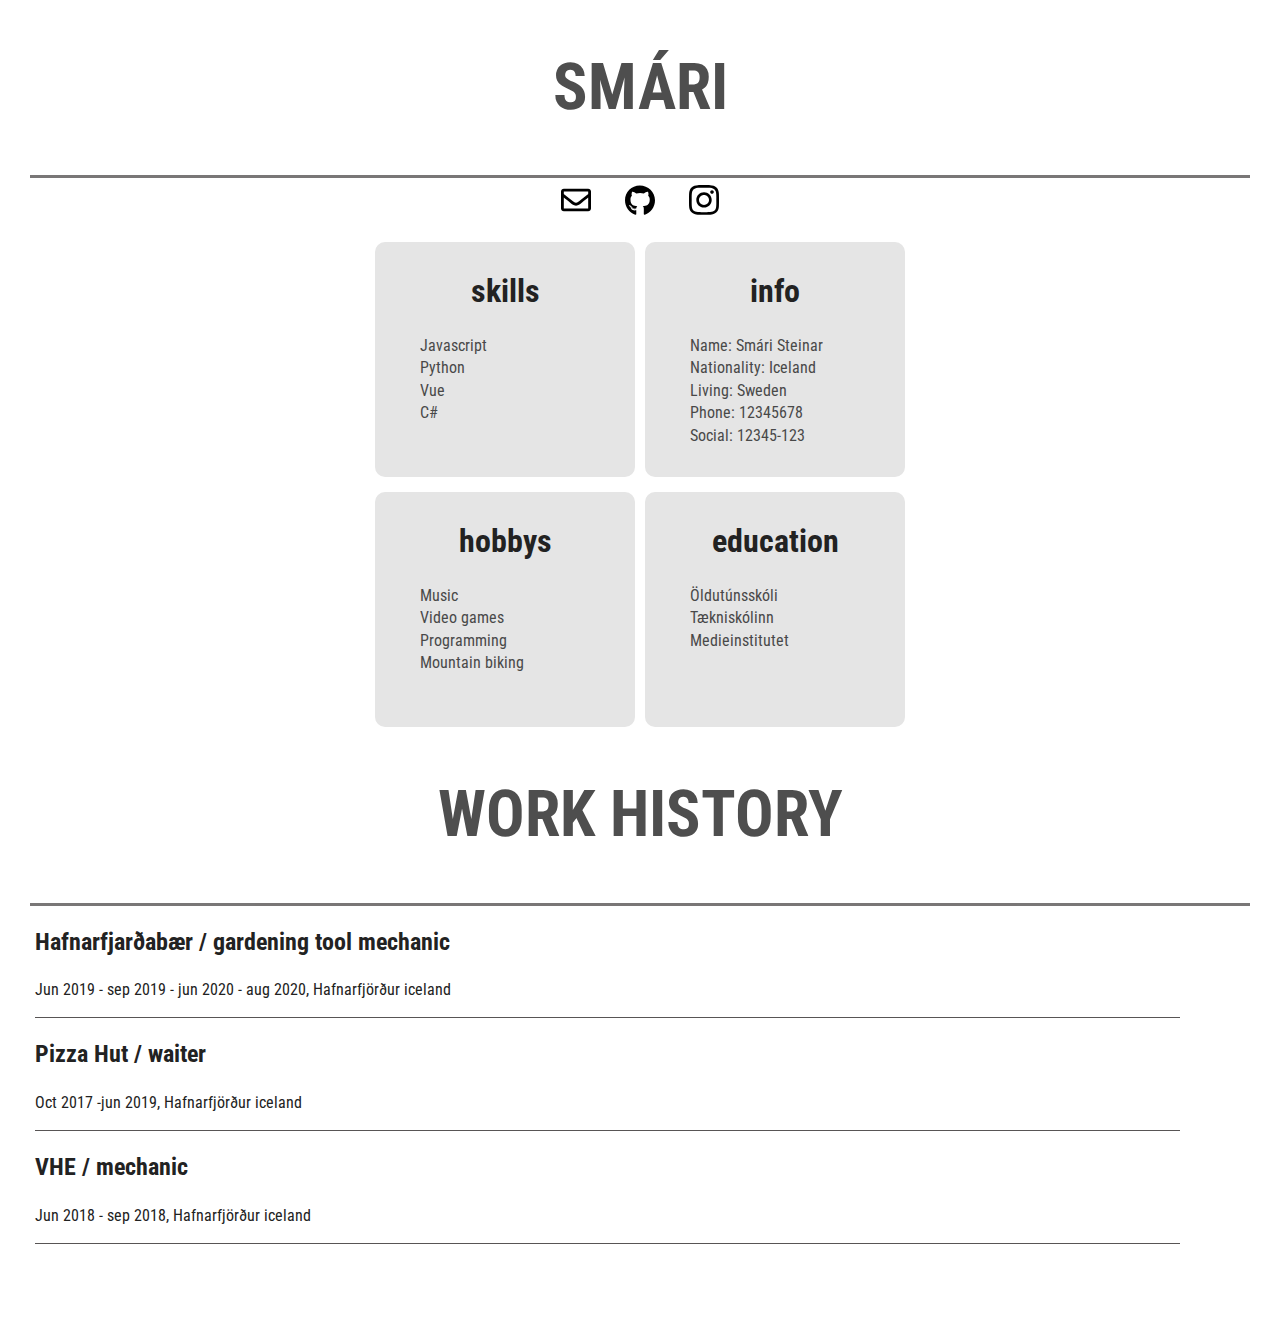
==== docs/index.html @ 532487d3 "docs fix" ====
<!doctype html>
<html class="no-js" lang="en">

<head>
  <meta charset="utf-8">
  <title>Smári steinar</title>
  <meta name="description" content="">
  <meta name="viewport" content="width=device-width, initial-scale=1">

  <meta property="og:title" content="">
  <meta property="og:type" content="">
  <meta property="og:url" content="">
  <meta property="og:image" content="">

  <link rel="manifest" href="site.webmanifest">
  <link rel="apple-touch-icon" href="icon.png">
  <!-- Place favicon.ico in the root directory -->

  <link rel="stylesheet" href="css/normalize.css">
  <link rel="stylesheet" href="css/main.css">
  <link rel="stylesheet" href="css/style.css">

  <meta name="theme-color" content="#fafafa">
</head>

<body>
  <div class="main-body">
    <div class="head">
      <h1>SMÁRI</h1>
    </div>
    <div class="icon-links">
      <a href=""> <img src="img/svg-icons/envelope-regular.svg" id="mail" class="icon" alt=""></a>
      <a href=""> <img src="img/svg-icons/github-brands.svg" alt="" id="github" class="icon"></a>
      <a href=""> <img src="img/svg-icons/instagram-brands.svg" alt="" id="instagram" class="icon"></a>
    </div>
    <div class="cards">
      <div class="card" id="card-1">
        <h1>skills</h1>
        <ul>
          <li>Javascript</li>
          <li>Python</li>
          <li>Vue</li>
          <li>C#</li>
        </ul>
      </div>
      <div class="card" id="card-2">
        <h1>info</h1>
        <ul>
          <li>Name: Smári Steinar</li>
          <li>Nationality: Iceland</li>
          <li>Living: Sweden</li>
          <li>Phone: 12345678</li>
          <li>Social: 12345-123</li>
        </ul>
      </div>
      <div class="card" id="card-3">
        <h1>hobbys</h1>
        <ul>
          <li>Music</li>
          <li>Video games</li>
          <li>Programming</li>
          <li>Mountain biking</li>
        </ul>
      </div>
      <div class="card" id="card-4">
        <h1>education</h1>
        <ul>
          <li>Öldutúnsskóli</li>
          <li>Tækniskólinn</li>
          <li>Medieinstitutet</li>
        </ul>
      </div>


    </div>
    <div class="head">
      <h1>WORK HISTORY</h1>
    </div>
    <div class="Work-container">
      <div class="work-card">
        <h2>Hafnarfjarðabær / gardening tool mechanic</h2 >
        <p>Jun 2019 - sep 2019 - jun 2020 - aug 2020, Hafnarfjörður iceland</p>
      </div>
      <div class="work-card">
        <h2>Pizza Hut / waiter</h2 >
        <p>Oct 2017 -jun 2019, Hafnarfjörður iceland</p>
      </div>
      <div class="work-card">
        <h2>VHE / mechanic</h2 >
        <p>Jun 2018 - sep 2018, Hafnarfjörður iceland</p>
      </div>
    </div>
    <br>
    <br>
    <br>
    <br>
  </div>























  <!-- Google Analytics: change UA-XXXXX-Y to be your site's ID. -->
  <script>
    window.ga = function () {
      ga.q.push(arguments)
    };
    ga.q = [];
    ga.l = +new Date;
    ga('create', 'UA-XXXXX-Y', 'auto');
    ga('set', 'anonymizeIp', true);
    ga('set', 'transport', 'beacon');
    ga('send', 'pageview')

  </script>
  <script src="https://www.google-analytics.com/analytics.js" async></script>
</body>

</html>
---- docs/css/main.css ----
/*! HTML5 Boilerplate v8.0.0 | MIT License | https://html5boilerplate.com/ */

/* main.css 2.1.0 | MIT License | https://github.com/h5bp/main.css#readme */
/*
 * What follows is the result of much research on cross-browser styling.
 * Credit left inline and big thanks to Nicolas Gallagher, Jonathan Neal,
 * Kroc Camen, and the H5BP dev community and team.
 */

/* ==========================================================================
   Base styles: opinionated defaults
   ========================================================================== */

html {
  color: #222;
  font-size: 1em;
  line-height: 1.4;
}

/*
 * Remove text-shadow in selection highlight:
 * https://twitter.com/miketaylr/status/12228805301
 *
 * Vendor-prefixed and regular ::selection selectors cannot be combined:
 * https://stackoverflow.com/a/16982510/7133471
 *
 * Customize the background color to match your design.
 */

::-moz-selection {
  background: #b3d4fc;
  text-shadow: none;
}

::selection {
  background: #b3d4fc;
  text-shadow: none;
}

/*
 * A better looking default horizontal rule
 */

hr {
  display: block;
  height: 1px;
  border: 0;
  border-top: 1px solid #ccc;
  margin: 1em 0;
  padding: 0;
}

/*
 * Remove the gap between audio, canvas, iframes,
 * images, videos and the bottom of their containers:
 * https://github.com/h5bp/html5-boilerplate/issues/440
 */

audio,
canvas,
iframe,
img,
svg,
video {
  vertical-align: middle;
}

/*
 * Remove default fieldset styles.
 */

fieldset {
  border: 0;
  margin: 0;
  padding: 0;
}

/*
 * Allow only vertical resizing of textareas.
 */

textarea {
  resize: vertical;
}

/* ==========================================================================
   Author's custom styles
   ========================================================================== */

/* ==========================================================================
   Helper classes
   ========================================================================== */

/*
 * Hide visually and from screen readers
 */

.hidden,
[hidden] {
  display: none !important;
}

/*
 * Hide only visually, but have it available for screen readers:
 * https://snook.ca/archives/html_and_css/hiding-content-for-accessibility
 *
 * 1. For long content, line feeds are not interpreted as spaces and small width
 *    causes content to wrap 1 word per line:
 *    https://medium.com/@jessebeach/beware-smushed-off-screen-accessible-text-5952a4c2cbfe
 */

.sr-only {
  border: 0;
  clip: rect(0, 0, 0, 0);
  height: 1px;
  margin: -1px;
  overflow: hidden;
  padding: 0;
  position: absolute;
  white-space: nowrap;
  width: 1px;
  /* 1 */
}

/*
 * Extends the .sr-only class to allow the element
 * to be focusable when navigated to via the keyboard:
 * https://www.drupal.org/node/897638
 */

.sr-only.focusable:active,
.sr-only.focusable:focus {
  clip: auto;
  height: auto;
  margin: 0;
  overflow: visible;
  position: static;
  white-space: inherit;
  width: auto;
}

/*
 * Hide visually and from screen readers, but maintain layout
 */

.invisible {
  visibility: hidden;
}

/*
 * Clearfix: contain floats
 *
 * For modern browsers
 * 1. The space content is one way to avoid an Opera bug when the
 *    `contenteditable` attribute is included anywhere else in the document.
 *    Otherwise it causes space to appear at the top and bottom of elements
 *    that receive the `clearfix` class.
 * 2. The use of `table` rather than `block` is only necessary if using
 *    `:before` to contain the top-margins of child elements.
 */

.clearfix::before,
.clearfix::after {
  content: " ";
  display: table;
}

.clearfix::after {
  clear: both;
}

/* ==========================================================================
   EXAMPLE Media Queries for Responsive Design.
   These examples override the primary ('mobile first') styles.
   Modify as content requires.
   ========================================================================== */

@media only screen and (min-width: 35em) {
  /* Style adjustments for viewports that meet the condition */
}

@media print,
  (-webkit-min-device-pixel-ratio: 1.25),
  (min-resolution: 1.25dppx),
  (min-resolution: 120dpi) {
  /* Style adjustments for high resolution devices */
}

/* ==========================================================================
   Print styles.
   Inlined to avoid the additional HTTP request:
   https://www.phpied.com/delay-loading-your-print-css/
   ========================================================================== */

@media print {
  *,
  *::before,
  *::after {
    background: #fff !important;
    color: #000 !important;
    /* Black prints faster */
    box-shadow: none !important;
    text-shadow: none !important;
  }

  a,
  a:visited {
    text-decoration: underline;
  }

  a[href]::after {
    content: " (" attr(href) ")";
  }

  abbr[title]::after {
    content: " (" attr(title) ")";
  }

  /*
   * Don't show links that are fragment identifiers,
   * or use the `javascript:` pseudo protocol
   */
  a[href^="#"]::after,
  a[href^="javascript:"]::after {
    content: "";
  }

  pre {
    white-space: pre-wrap !important;
  }

  pre,
  blockquote {
    border: 1px solid #999;
    page-break-inside: avoid;
  }

  /*
   * Printing Tables:
   * https://web.archive.org/web/20180815150934/http://css-discuss.incutio.com/wiki/Printing_Tables
   */
  thead {
    display: table-header-group;
  }

  tr,
  img {
    page-break-inside: avoid;
  }

  p,
  h2,
  h3 {
    orphans: 3;
    widows: 3;
  }

  h2,
  h3 {
    page-break-after: avoid;
  }
}
---- docs/css/style.css ----
@import url('https://fonts.googleapis.com/css2?family=Bebas+Neue&family=Playfair+Display&family=Roboto+Condensed:wght@300;400&display=swap');

/*
font-family: 'Bebas Neue', cursive;
font-family: 'Playfair Display', serif;
font-family: 'Roboto Condensed', sans-serif;
*/

.main-body{

}

.head{
     font-family: 'Roboto Condensed', sans-serif;
     margin-left: 30px;
     margin-right: 30px;
     text-align: center;
     border-bottom: 3px solid #585555;
     Opacity: 80%;
     font-size: 32px;
}

.icon-links{ 
    padding-top: 5px; 
    padding-bottom: 25px;
    text-align: center;

}
.icon{
    
    max-width:30px;
    max-height: 34px;
}

#mail{

}

#github{
    padding-right: 30px;
    padding-left: 30px;
}

#instagram{

}

.cards{
    display: grid;
    grid-template-areas:'card-1 card-2'
    'card-3 card-4' ;
    justify-content: center;
    column-gap: 10px;
    row-gap: 15px;
}

.card{
    display: block;
    width: 250px;
    height: 200px;
    border: solid 5px #E5E5E5;
    border-radius: 10px ;
    background-color: #E5E5E5;
    padding-bottom: 25px;


}
.card > h1{
    text-align: center;
    font-family: 'Roboto Condensed', sans-serif;
}
.card > ul {
    list-style-type: none;
    font-family: 'Roboto Condensed', sans-serif;
    Opacity: 80%;
}

#card-1{grid-area:card-1;}

#card-2{grid-area:card-2;}

#card-3{grid-area:card-3;}

#card-4{grid-area:card-4;}

.Work-container{
    margin-left: 35px;
    
}

.work-card{
    font-family: 'Roboto Condensed', sans-serif;    
    border-bottom: 1px solid #585555;
    margin-right: 100px;
}
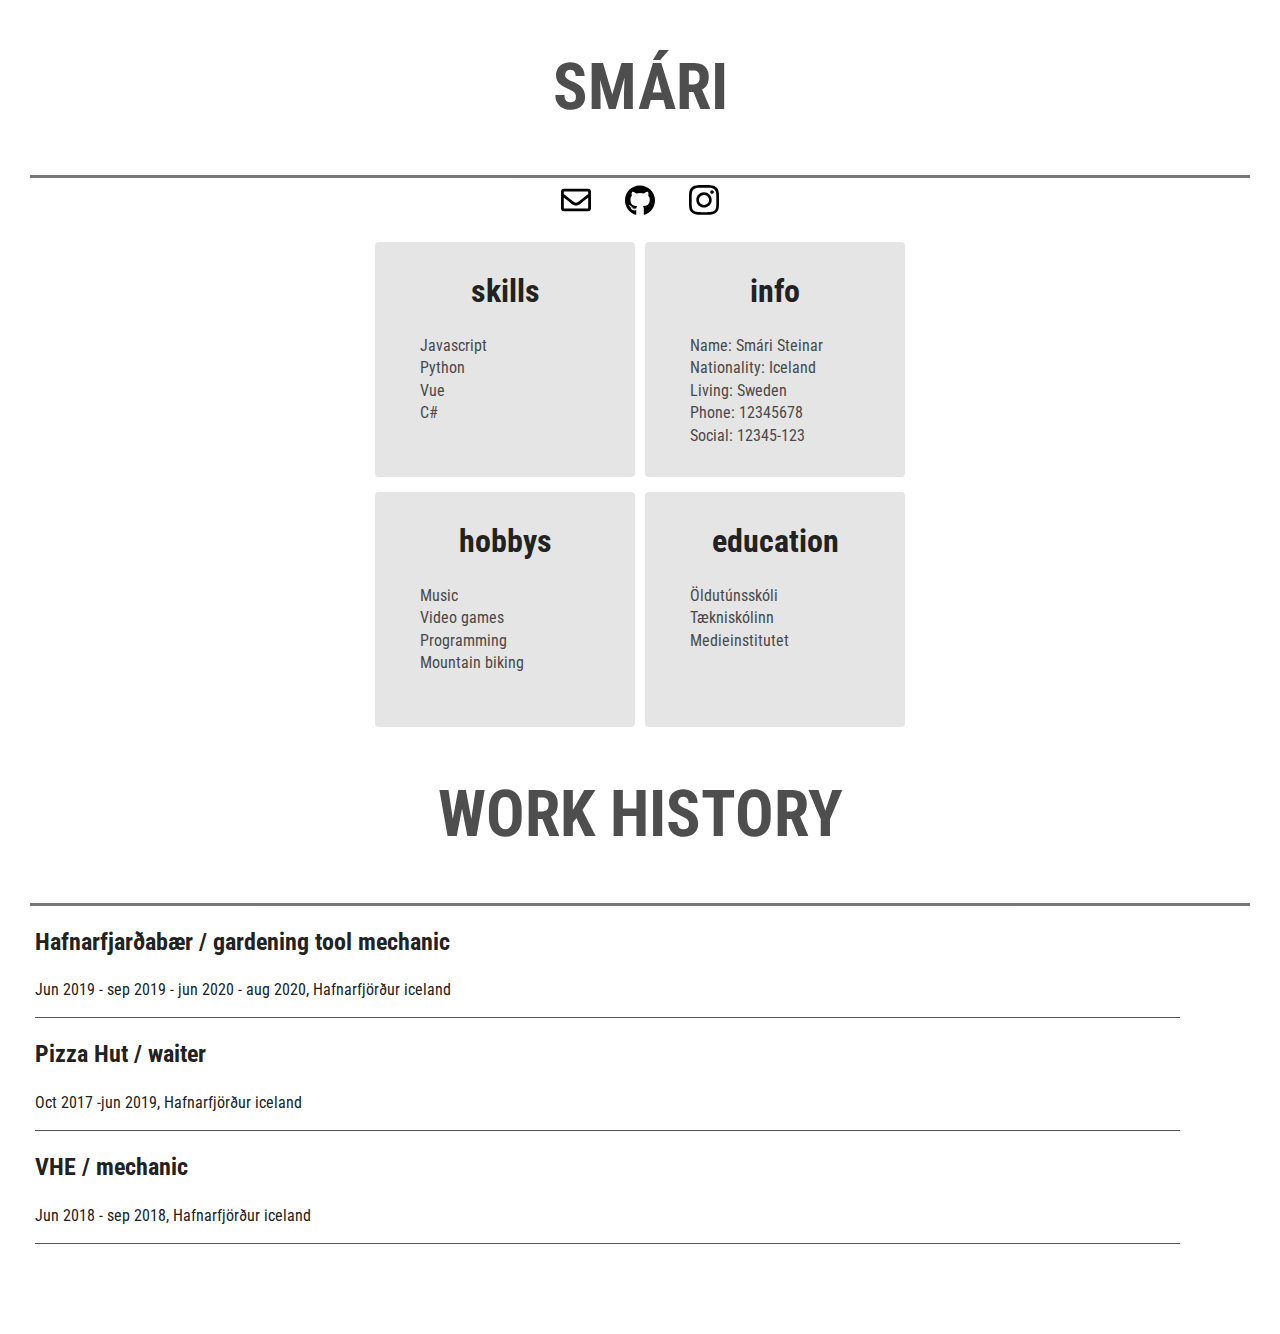
==== commit 2fd46b20: "links, media quieries" ====
--- a/docs/index.html
+++ b/docs/index.html
@@ -29,9 +29,9 @@
       <h1>SMÁRI</h1>
     </div>
     <div class="icon-links">
-      <a href=""> <img src="img/svg-icons/envelope-regular.svg" id="mail" class="icon" alt=""></a>
-      <a href=""> <img src="img/svg-icons/github-brands.svg" alt="" id="github" class="icon"></a>
-      <a href=""> <img src="img/svg-icons/instagram-brands.svg" alt="" id="instagram" class="icon"></a>
+      <a href="mailto:smarikul@hotmail.com"> <img src="img/svg-icons/envelope-regular.svg" id="mail" class="icon" alt=""></a>
+      <a href="https://github.com/smaristeinar"> <img src="img/svg-icons/github-brands.svg" alt="" id="github" class="icon"></a>
+      <a href="https://www.instagram.com/smari.s.s/"> <img src="img/svg-icons/instagram-brands.svg" alt="" id="instagram" class="icon"></a>
     </div>
     <div class="cards">
       <div class="card" id="card-1">
@@ -96,28 +96,6 @@
     <br>
   </div>
 
-
-
-
-
-
-
-
-
-
-
-
-
-
-
-
-
-
-
-
-
-
-
   <!-- Google Analytics: change UA-XXXXX-Y to be your site's ID. -->
   <script>
     window.ga = function () {
--- a/docs/css/style.css
+++ b/docs/css/style.css
@@ -59,7 +59,7 @@
     width: 250px;
     height: 200px;
     border: solid 5px #E5E5E5;
-    border-radius: 10px ;
+    border-radius: .25rem ;
     background-color: #E5E5E5;
     padding-bottom: 25px;
 
@@ -92,4 +92,14 @@
     font-family: 'Roboto Condensed', sans-serif;    
     border-bottom: 1px solid #585555;
     margin-right: 100px;
+}
+
+
+@media only screen and (max-width: 600px) {
+    .cards{
+        grid-template-areas:'card-1'
+        'card-2'
+        'card-3'
+        'card-4';
+    }
 }